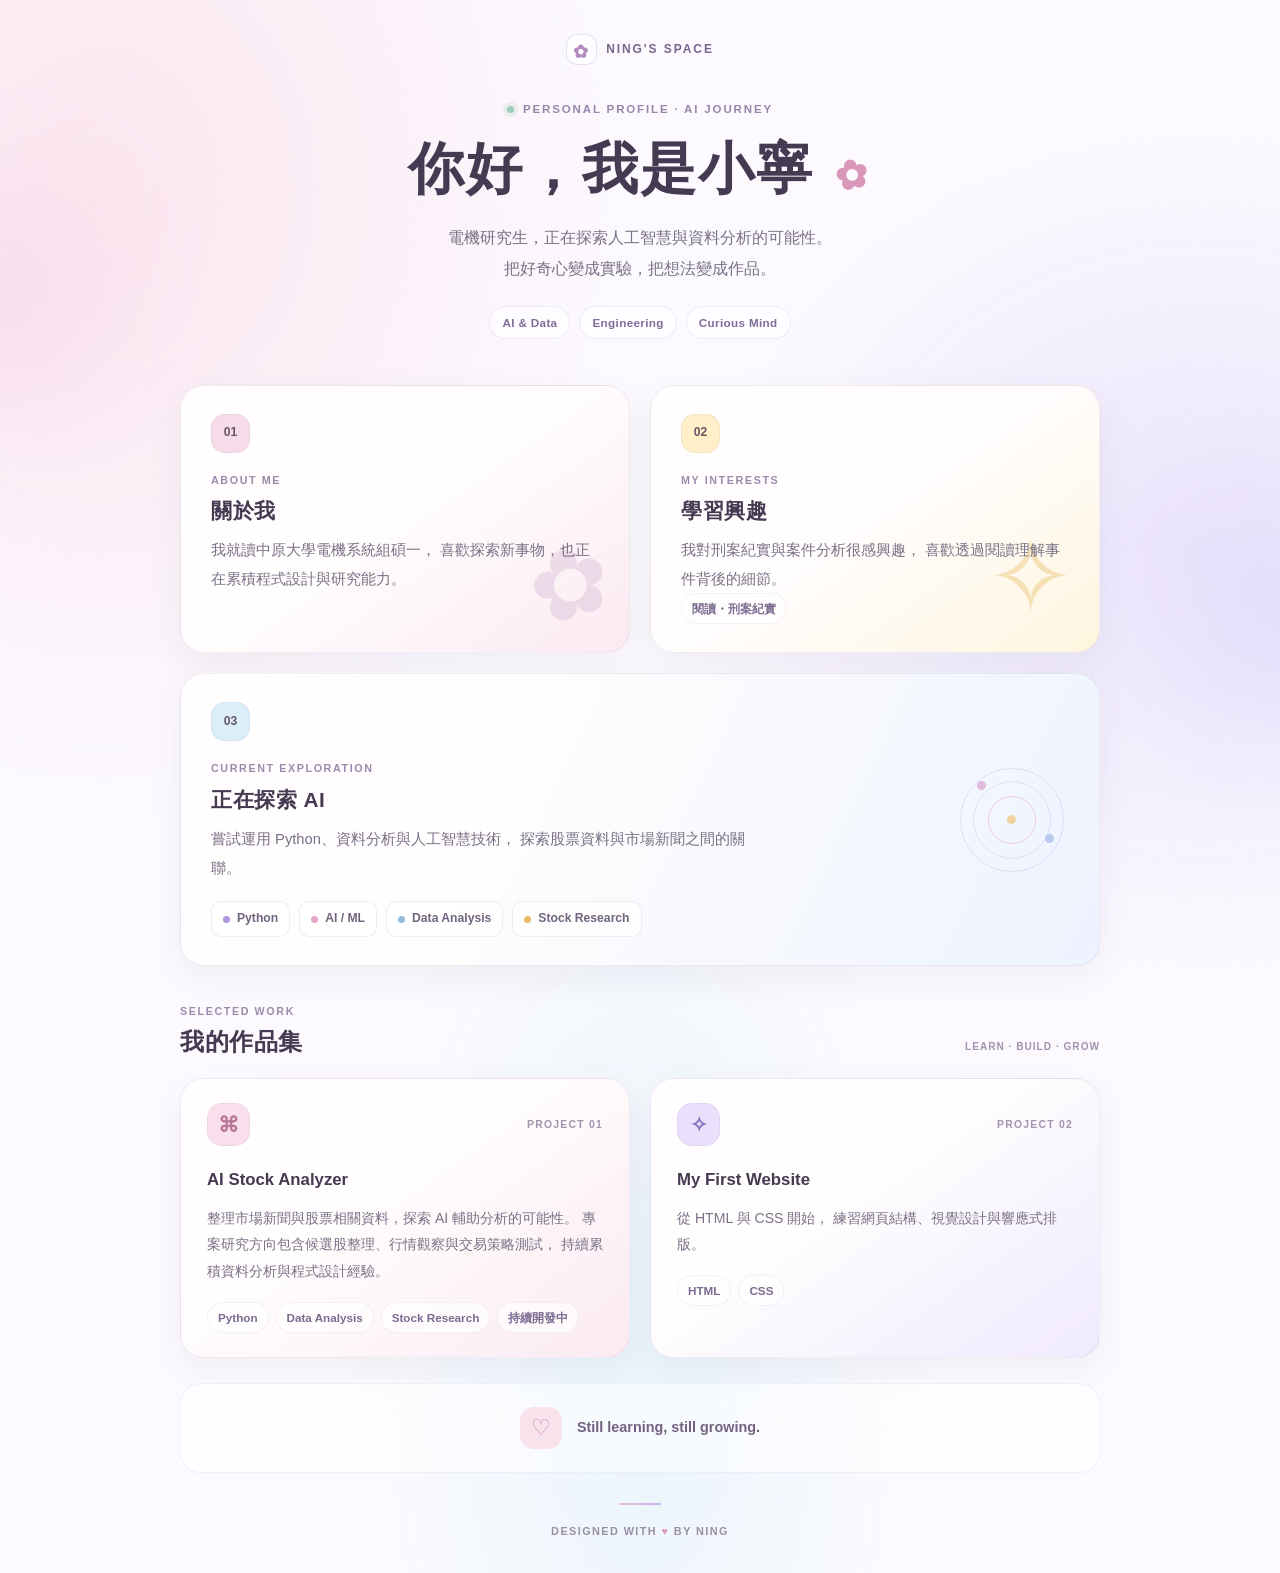
==== index.html @ 9b50c342 "feat: add projects section to portfolio" ====
<!doctype html>
<html lang="zh-Hant">
<head>
  <meta charset="utf-8">
  <meta name="viewport" content="width=device-width, initial-scale=1">
  <meta name="description" content="小寧的個人介紹、AI 學習歷程與專案作品集。">
  <meta name="theme-color" content="#fcf9ff">
  <title>小寧｜AI 學習與個人作品集</title>
  <link rel="stylesheet" href="./style.css">
</head>

<body>
  <div class="ambient ambient-one" aria-hidden="true"></div>
  <div class="ambient ambient-two" aria-hidden="true"></div>

  <header class="site-header reveal">
    <a class="brand" href="#" aria-label="小寧的個人首頁">
      <span class="brand-icon">✿</span>
      <span>NING'S SPACE</span>
    </a>

    <p class="eyebrow">
      <span class="status-dot"></span>
      PERSONAL PROFILE · AI JOURNEY
    </p>

    <h1>
      你好，我是小寧
      <span class="wave" aria-hidden="true">✿</span>
    </h1>

    <p class="intro">
      電機研究生，正在探索人工智慧與資料分析的可能性。
      <br class="desktop-break">
      把好奇心變成實驗，把想法變成作品。
    </p>

    <div class="hero-tags" aria-label="我的學習方向">
      <span class="hero-tag">AI & Data</span>
      <span class="hero-tag">Engineering</span>
      <span class="hero-tag">Curious Mind</span>
    </div>
  </header>

  <main class="profile">
    <section class="card about reveal" aria-labelledby="about-title">
      <span class="card-mark mark-pink">01</span>
      <p class="card-kicker">ABOUT ME</p>
      <h2 id="about-title">關於我</h2>
      <p>
        我就讀中原大學電機系統組碩一，
        喜歡探索新事物，也正在累積程式設計與研究能力。
      </p>
      <div class="card-decoration decoration-flower" aria-hidden="true">✿</div>
    </section>

    <section class="card interests reveal" aria-labelledby="interests-title">
      <span class="card-mark mark-yellow">02</span>
      <p class="card-kicker">MY INTERESTS</p>
      <h2 id="interests-title">學習興趣</h2>
      <p>
        我對刑案紀實與案件分析很感興趣，
        喜歡透過閱讀理解事件背後的細節。
      </p>
      <span class="tag">閱讀・刑案紀實</span>
      <div class="card-decoration decoration-star" aria-hidden="true">✧</div>
    </section>

    <section class="card skills reveal" aria-labelledby="skills-title">
      <span class="card-mark mark-blue">03</span>
      <p class="card-kicker">CURRENT EXPLORATION</p>
      <h2 id="skills-title">正在探索 AI</h2>
      <p>
        嘗試運用 Python、資料分析與人工智慧技術，
        探索股票資料與市場新聞之間的關聯。
      </p>

      <div class="tech-stack" aria-label="目前的學習方向">
        <span class="tech-chip"><span class="chip-dot dot-purple"></span>Python</span>
        <span class="tech-chip"><span class="chip-dot dot-pink"></span>AI / ML</span>
        <span class="tech-chip"><span class="chip-dot dot-blue"></span>Data Analysis</span>
        <span class="tech-chip"><span class="chip-dot dot-yellow"></span>Stock Research</span>
      </div>

      <div class="card-decoration decoration-orbit" aria-hidden="true">
        <span></span><span></span><span></span>
      </div>
    </section>

    <section class="projects reveal" aria-labelledby="projects-title">
      <div class="section-heading">
        <div>
          <p class="card-kicker">SELECTED WORK</p>
          <h2 id="projects-title">我的作品集</h2>
        </div>
        <span class="section-note">LEARN · BUILD · GROW</span>
      </div>

      <div class="project-list">
        <article class="project-card project-pink">
          <div class="project-topline">
            <span class="project-icon icon-pink" aria-hidden="true">⌘</span>
            <span class="project-number">PROJECT 01</span>
          </div>
          <h3>AI Stock Analyzer</h3>
          <p>
            整理市場新聞與股票相關資料，探索 AI 輔助分析的可能性。
            專案研究方向包含候選股整理、行情觀察與交易策略測試，
            持續累積資料分析與程式設計經驗。
          </p>
          <div class="project-footer">
            <span class="tag">Python</span>
            <span class="tag">Data Analysis</span>
            <span class="tag">Stock Research</span>
            <span class="tag">持續開發中</span>
          </div>
        </article>

        <article class="project-card project-lavender">
          <div class="project-topline">
            <span class="project-icon icon-purple" aria-hidden="true">✧</span>
            <span class="project-number">PROJECT 02</span>
          </div>
          <h3>My First Website</h3>
          <p>
            從 HTML 與 CSS 開始，
            練習網頁結構、視覺設計與響應式排版。
          </p>
          <div class="project-footer">
            <span class="tag">HTML</span>
            <span class="tag">CSS</span>
          </div>
        </article>
      </div>
    </section>

    <section class="learning-note reveal" aria-label="學習理念">
      <span class="note-icon" aria-hidden="true">♡</span>
      <p>
        <strong>Still learning, still growing.</strong>
      </p>
    </section>
  </main>

  <footer class="site-footer">
    <div class="footer-line"></div>
    <p>DESIGNED WITH <span aria-hidden="true">♥</span> BY NING</p>
  </footer>
</body>
</html>
---- style.css ----
:root {
  color-scheme: light;

  --ink: #443b52;
  --muted: #797186;
  --pink: #f6dce8;
  --lavender: #e9e0fb;
  --yellow: #fff0c9;
  --blue: #dceefa;
  --paper: #fffdfd;
  --accent: #a58bd4;
  --border: rgb(105 85 130 / 10%);
  --shadow: 0 12px 34px rgb(85 66 108 / 7%);
  --shadow-hover: 0 22px 48px rgb(100 76 132 / 14%);
}

* {
  box-sizing: border-box;
}

html {
  scroll-behavior: smooth;
}

body {
  position: relative;
  isolation: isolate;
  min-width: 320px;
  min-height: 100vh;
  margin: 0;
  padding: 34px 24px 28px;
  overflow-x: hidden;
  background:
    radial-gradient(ellipse at 8% 12%, #fbe6ef 0, transparent 32%),
    radial-gradient(ellipse at 94% 35%, #eae4fb 0, transparent 30%),
    radial-gradient(ellipse at 50% 88%, #eaf5fb 0, transparent 32%),
    #fcfaff;
  color: var(--ink);
  font-family: "Noto Sans TC", "PingFang TC",
    "Microsoft JhengHei", sans-serif;
  line-height: 1.8;
}

::selection {
  background: #eadcfb;
  color: #443b52;
}

a {
  color: inherit;
}

.site-header,
.profile,
.site-footer {
  width: min(100%, 920px);
  margin-inline: auto;
}

/* 背景裝飾：柔和的粉彩光暈 */
.ambient {
  position: absolute;
  z-index: -1;
  width: 220px;
  height: 220px;
  border-radius: 50%;
  filter: blur(65px);
  opacity: 0.48;
  pointer-events: none;
  animation: ambient-drift 9s ease-in-out infinite alternate;
}

.ambient-one {
  top: 190px;
  left: -120px;
  background: #f4cde2;
}

.ambient-two {
  top: 510px;
  right: -130px;
  background: #d8d0fa;
  animation-delay: -4s;
}

/* 頂部品牌 */
.site-header {
  position: relative;
  margin-bottom: 46px;
  text-align: center;
}

.brand {
  display: inline-flex;
  align-items: center;
  gap: 9px;
  margin-bottom: 34px;
  color: #78668f;
  font-size: 0.75rem;
  font-weight: 800;
  letter-spacing: 0.16em;
  text-decoration: none;
}

.brand-icon {
  display: grid;
  width: 31px;
  height: 31px;
  place-items: center;
  border: 1px solid rgb(165 139 212 / 24%);
  border-radius: 11px;
  background: rgb(255 255 255 / 75%);
  color: #b28dbd;
  font-size: 1.15rem;
}

.eyebrow {
  display: flex;
  justify-content: center;
  align-items: center;
  gap: 9px;
  margin: 0 0 13px;
  color: #9886aa;
  font-size: 0.72rem;
  font-weight: 800;
  letter-spacing: 0.16em;
}

.status-dot {
  width: 7px;
  height: 7px;
  border-radius: 50%;
  background: #9ccdb6;
  box-shadow: 0 0 0 4px rgb(156 205 182 / 18%);
}

h1,
h2,
h3,
p {
  margin-top: 0;
}

h1 {
  margin-bottom: 16px;
  font-size: clamp(2.1rem, 6vw, 3.5rem);
  font-weight: 800;
  line-height: 1.3;
  letter-spacing: 0.035em;
}

.wave {
  display: inline-block;
  margin-left: 5px;
  color: #d998ba;
  font-size: 0.7em;
  transform: rotate(-12deg);
  animation: flower-wiggle 3.5s ease-in-out infinite;
  transform-origin: 50% 70%;
}

.intro {
  max-width: 580px;
  margin: 0 auto;
  color: var(--muted);
  font-size: 0.97rem;
  line-height: 2;
}

.hero-tags {
  display: flex;
  flex-wrap: wrap;
  justify-content: center;
  gap: 9px;
  margin-top: 22px;
}

.hero-tag {
  padding: 5px 12px;
  border: 1px solid rgb(165 139 212 / 17%);
  border-radius: 999px;
  background: rgb(255 255 255 / 65%);
  color: #7f6d98;
  font-size: 0.73rem;
  font-weight: 600;
  letter-spacing: 0.03em;
}

/* 主內容網格 */
.profile {
  display: grid;
  grid-template-columns: repeat(2, minmax(0, 1fr));
  gap: 20px;
}

/* 共用卡片 */
.card,
.project-card {
  position: relative;
  min-width: 0;
  overflow: hidden;
  border: 1px solid var(--border);
  border-radius: 24px;
  box-shadow: var(--shadow);
  transition:
    transform 260ms cubic-bezier(0.2, 0.75, 0.25, 1),
    box-shadow 260ms ease,
    border-color 260ms ease;
}

.card {
  padding: 28px 30px;
  background: rgb(255 253 253 / 90%);
}

.card > *:not(.card-decoration) {
  position: relative;
  z-index: 1;
}

.about {
  background: linear-gradient(145deg, #fffdfd 48%, #fbeaf1);
}

.interests {
  background: linear-gradient(145deg, #fffdfd 48%, #fff5df);
}

.skills {
  grid-column: 1 / -1;
  background: linear-gradient(115deg, #fffdfd 35%, #edf3ff 100%);
}

.card-mark {
  display: inline-grid;
  width: 39px;
  height: 39px;
  margin-bottom: 18px;
  place-items: center;
  border: 1px solid rgb(105 85 130 / 7%);
  border-radius: 14px;
  color: #665966;
  font-size: 0.76rem;
  font-weight: 800;
}

.mark-pink {
  background: var(--pink);
}

.mark-yellow {
  background: var(--yellow);
}

.mark-blue {
  background: var(--blue);
}

.card-kicker {
  margin-bottom: 5px;
  color: #9a8bab;
  font-size: 0.67rem;
  font-weight: 800;
  letter-spacing: 0.15em;
}

h2 {
  margin-bottom: 10px;
  font-size: 1.3rem;
  font-weight: 800;
  letter-spacing: 0.025em;
  line-height: 1.5;
}

.card > p:not(.card-kicker) {
  max-width: 540px;
  margin-bottom: 0;
  color: var(--muted);
  font-size: 0.92rem;
  line-height: 1.95;
}

.card-decoration {
  position: absolute;
  right: 20px;
  bottom: 0;
  color: #d6b6d5;
  opacity: 0.4;
  pointer-events: none;
  user-select: none;
}

.decoration-flower {
  right: 19px;
  bottom: -18px;
  font-size: 6rem;
  transform: rotate(-18deg);
}

.decoration-star {
  right: 25px;
  bottom: -19px;
  color: #e8bd68;
  font-size: 6.5rem;
}

.decoration-orbit {
  top: 50%;
  right: 35px;
  bottom: auto;
  width: 104px;
  height: 104px;
  border: 1px solid rgb(165 139 212 / 30%);
  border-radius: 50%;
  opacity: 0.75;
  transform: translateY(-50%);
}

.decoration-orbit::before,
.decoration-orbit::after {
  position: absolute;
  inset: 12px;
  border: 1px solid rgb(165 139 212 / 30%);
  border-radius: 50%;
  content: "";
}

.decoration-orbit::after {
  inset: 27px;
  border-color: rgb(217 152 186 / 55%);
}

.decoration-orbit span {
  position: absolute;
  z-index: 1;
  width: 9px;
  height: 9px;
  border-radius: 50%;
  background: #d9a9d6;
}

.decoration-orbit span:nth-child(1) {
  top: 12px;
  left: 16px;
}

.decoration-orbit span:nth-child(2) {
  right: 9px;
  bottom: 28px;
  background: #a8bce9;
}

.decoration-orbit span:nth-child(3) {
  top: 46px;
  left: 46px;
  background: #f0c87c;
}

/* 技術標籤 */
.tech-stack {
  display: flex;
  flex-wrap: wrap;
  gap: 9px;
  margin-top: 19px;
}

.tech-chip {
  display: inline-flex;
  align-items: center;
  gap: 7px;
  padding: 6px 11px;
  border: 1px solid rgb(119 105 148 / 12%);
  border-radius: 10px;
  background: rgb(255 255 255 / 75%);
  color: #71647f;
  font-size: 0.76rem;
  font-weight: 600;
}

.chip-dot {
  width: 7px;
  height: 7px;
  border-radius: 50%;
}

.dot-purple {
  background: #ae98df;
}

.dot-pink {
  background: #e5a6c5;
}

.dot-blue {
  background: #93bddb;
}

.dot-yellow {
  background: #e7bd6b;
}

/* 小標籤 */
.tag {
  display: inline-block;
  padding: 4px 10px;
  border: 1px solid rgb(165 139 212 / 12%);
  border-radius: 999px;
  background: rgb(255 255 255 / 65%);
  color: #7c6b90;
  font-size: 0.73rem;
  font-weight: 600;
}

/* 作品區 */
.projects {
  grid-column: 1 / -1;
  min-width: 0;
  padding-top: 16px;
}

.section-heading {
  display: flex;
  justify-content: space-between;
  align-items: end;
  gap: 15px;
  margin-bottom: 18px;
}

.section-heading .card-kicker {
  margin-bottom: 3px;
}

.section-heading h2 {
  margin-bottom: 0;
  font-size: 1.5rem;
}

.section-note {
  padding-bottom: 4px;
  color: #a093b0;
  font-size: 0.63rem;
  font-weight: 800;
  letter-spacing: 0.1em;
}

.project-list {
  display: grid;
  grid-template-columns: repeat(2, minmax(0, 1fr));
  gap: 20px;
}

.project-card {
  padding: 24px 26px;
  background: rgb(255 253 253 / 90%);
}

.project-pink {
  background: linear-gradient(145deg, #fffdfd 42%, #fbeaf2);
}

.project-lavender {
  background: linear-gradient(145deg, #fffdfd 42%, #f0eaff);
}

.project-topline {
  display: flex;
  align-items: center;
  justify-content: space-between;
  gap: 12px;
  margin-bottom: 19px;
}

.project-icon {
  display: grid;
  width: 43px;
  height: 43px;
  place-items: center;
  border: 1px solid rgb(105 85 130 / 7%);
  border-radius: 15px;
  font-size: 1.3rem;
  font-weight: 700;
}

.icon-pink {
  background: #f8dfeb;
  color: #ba779b;
}

.icon-purple {
  background: #e9e0fb;
  color: #8d79bd;
}

.project-number {
  color: #a094ae;
  font-size: 0.65rem;
  font-weight: 800;
  letter-spacing: 0.12em;
}

.project-card h3 {
  margin-bottom: 9px;
  font-size: 1.05rem;
  font-weight: 800;
}

.project-card p {
  margin-bottom: 17px;
  color: var(--muted);
  font-size: 0.88rem;
  line-height: 1.9;
}

.project-footer {
  display: flex;
  flex-wrap: wrap;
  gap: 7px;
}

/* 底部小語錄 */
.learning-note {
  grid-column: 1 / -1;
  display: flex;
  justify-content: center;
  align-items: center;
  gap: 15px;
  margin-top: 5px;
  padding: 23px;
  border: 1px solid rgb(165 139 212 / 13%);
  border-radius: 20px;
  background: rgb(255 255 255 / 55%);
  text-align: left;
}

.note-icon {
  display: grid;
  flex: 0 0 auto;
  width: 42px;
  height: 42px;
  place-items: center;
  border-radius: 14px;
  background: #f8e2ec;
  color: #d18daf;
  font-size: 1.4rem;
}

.learning-note p {
  margin: 0;
  color: var(--muted);
  font-size: 0.84rem;
  line-height: 1.8;
}

.learning-note strong {
  color: #746184;
  font-size: 0.9rem;
}

/* 頁尾 */
.site-footer {
  padding-top: 30px;
  text-align: center;
}

.footer-line {
  width: 42px;
  height: 2px;
  margin: 0 auto 17px;
  border-radius: 10px;
  background: linear-gradient(90deg, #e9bdd5, #c5b5ef);
}

.site-footer p {
  margin-bottom: 3px;
  color: #9b8fa6;
  font-size: 0.68rem;
  font-weight: 800;
  letter-spacing: 0.13em;
}

.site-footer p span {
  color: #d99cba;
}

.site-footer .footer-small {
  color: #aaa0b1;
  font-size: 0.75rem;
  font-weight: 400;
  letter-spacing: 0.04em;
}

/* 入場動畫 */
.reveal {
  animation: fade-up 700ms cubic-bezier(0.2, 0.7, 0.2, 1) both;
}

.site-header.reveal {
  animation-delay: 60ms;
}

.profile > .reveal:nth-child(1) {
  animation-delay: 140ms;
}

.profile > .reveal:nth-child(2) {
  animation-delay: 230ms;
}

.profile > .reveal:nth-child(3) {
  animation-delay: 320ms;
}

.profile > .reveal:nth-child(4) {
  animation-delay: 410ms;
}

.profile > .reveal:nth-child(5) {
  animation-delay: 500ms;
}

@keyframes fade-up {
  from {
    opacity: 0;
    transform: translateY(18px);
  }

  to {
    opacity: 1;
    transform: translateY(0);
  }
}

@keyframes ambient-drift {
  from {
    transform: translate3d(0, 0, 0);
  }

  to {
    transform: translate3d(20px, -18px, 0);
  }
}

@keyframes flower-wiggle {
  0%, 85%, 100% {
    transform: rotate(-12deg);
  }

  90% {
    transform: rotate(4deg);
  }

  95% {
    transform: rotate(-18deg);
  }
}

/* 滑鼠懸停：只在支援滑鼠的裝置啟用 */
@media (hover: hover) and (pointer: fine) {
  .card:hover,
  .project-card:hover {
    transform: translateY(-6px);
    box-shadow: var(--shadow-hover);
    border-color: rgb(165 139 212 / 28%);
  }

  .card:hover .card-mark {
    transform: rotate(-5deg) scale(1.05);
  }

  .card-mark {
    transition: transform 240ms ease;
  }

  .project-card:hover .project-icon {
    transform: rotate(-5deg) scale(1.06);
  }

  .project-icon {
    transition: transform 240ms ease;
  }

  .hero-tag:hover,
  .tech-chip:hover {
    border-color: rgb(165 139 212 / 32%);
    background: #fff;
  }

  .hero-tag,
  .tech-chip {
    transition:
      border-color 200ms ease,
      background 200ms ease;
  }
}

/* 平板與窄螢幕 */
@media (max-width: 700px) {
  body {
    padding: 28px 20px 24px;
  }

  .site-header {
    margin-bottom: 34px;
  }

  .brand {
    margin-bottom: 28px;
  }

  .profile {
    gap: 15px;
  }

  .card {
    padding: 24px;
  }

  .decoration-orbit {
    right: 22px;
    opacity: 0.45;
  }

  .section-note {
    display: none;
  }
}

/* 手機版 */
@media (max-width: 600px) {
  body {
    padding: 23px 16px 22px;
  }

  .site-header {
    margin-bottom: 29px;
  }

  .brand {
    margin-bottom: 24px;
  }

  .eyebrow {
    font-size: 0.61rem;
    letter-spacing: 0.1em;
  }

  h1 {
    font-size: clamp(1.9rem, 9vw, 2.6rem);
  }

  .intro {
    font-size: 0.89rem;
  }

  .desktop-break {
    display: none;
  }

  .hero-tags {
    gap: 7px;
    margin-top: 18px;
  }

  .hero-tag {
    padding: 5px 9px;
    font-size: 0.68rem;
  }

  .profile {
    grid-template-columns: minmax(0, 1fr);
    gap: 14px;
  }

  .about,
  .interests,
  .skills,
  .projects,
  .learning-note {
    grid-column: auto;
  }

  .card {
    padding: 24px;
    border-radius: 21px;
  }

  .skills {
    padding-right: 20px;
  }

  .decoration-orbit {
    right: 17px;
    width: 78px;
    height: 78px;
    opacity: 0.3;
  }

  .decoration-orbit::before {
    inset: 9px;
  }

  .decoration-orbit::after {
    inset: 21px;
  }

  .decoration-orbit span:nth-child(3) {
    top: 33px;
    left: 33px;
  }

  .tech-stack {
    gap: 7px;
  }

  .tech-chip {
    padding: 5px 8px;
    font-size: 0.7rem;
  }

  .projects {
    padding-top: 12px;
  }

  .section-heading {
    margin-bottom: 13px;
  }

  .section-heading h2 {
    font-size: 1.35rem;
  }

  .project-list {
    grid-template-columns: minmax(0, 1fr);
    gap: 14px;
  }

  .project-card {
    padding: 23px;
    border-radius: 21px;
  }

  .learning-note {
    justify-content: flex-start;
    padding: 18px;
  }
}

/* 尊重使用者的減少動態效果設定 */
@media (prefers-reduced-motion: reduce) {
  *,
  *::before,
  *::after {
    scroll-behavior: auto !important;
    animation-duration: 0.01ms !important;
    animation-iteration-count: 1 !important;
    transition-duration: 0.01ms !important;
  }
}
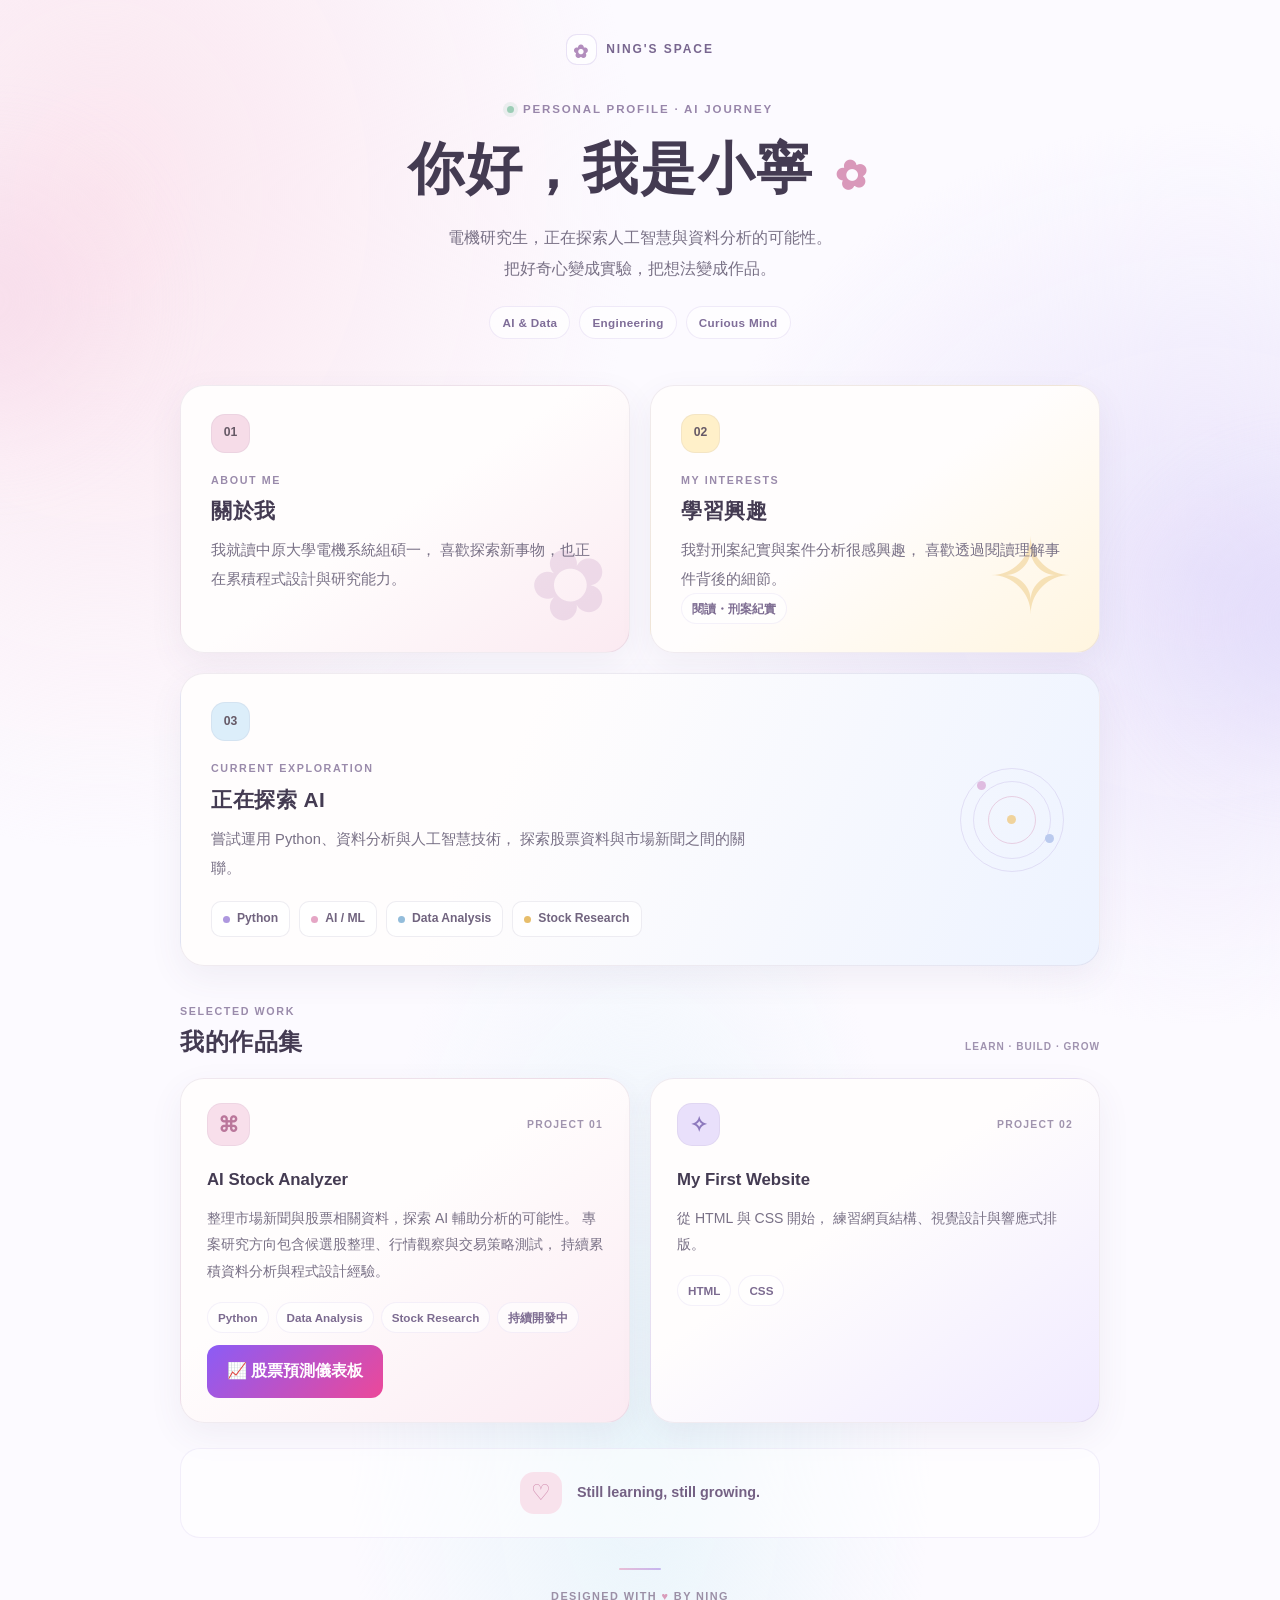
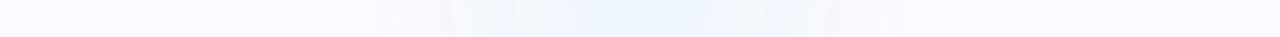
==== commit e4d83a31: "feat: add stock analyzer link to homepage" ====
--- a/index.html
+++ b/index.html
@@ -115,6 +115,9 @@
             <span class="tag">Stock Research</span>
             <span class="tag">持續開發中</span>
           </div>
+          <a href="./stock-analyzer/" class="stock-button">
+            📈 股票預測儀表板
+          </a>
         </article>
 
         <article class="project-card project-lavender">
--- a/style.css
+++ b/style.css
@@ -856,4 +856,20 @@
     animation-iteration-count: 1 !important;
     transition-duration: 0.01ms !important;
   }
-}+}
+
+.stock-button {
+  display: inline-block;
+  margin-top: 12px;
+  padding: 12px 20px;
+  border-radius: 12px;
+  background: linear-gradient(135deg, #8b5cf6, #ec4899);
+  color: white;
+  text-decoration: none;
+  font-weight: bold;
+  transition: transform 0.2s ease;
+}
+
+.stock-button:hover {
+  transform: translateY(-2px);
+}
